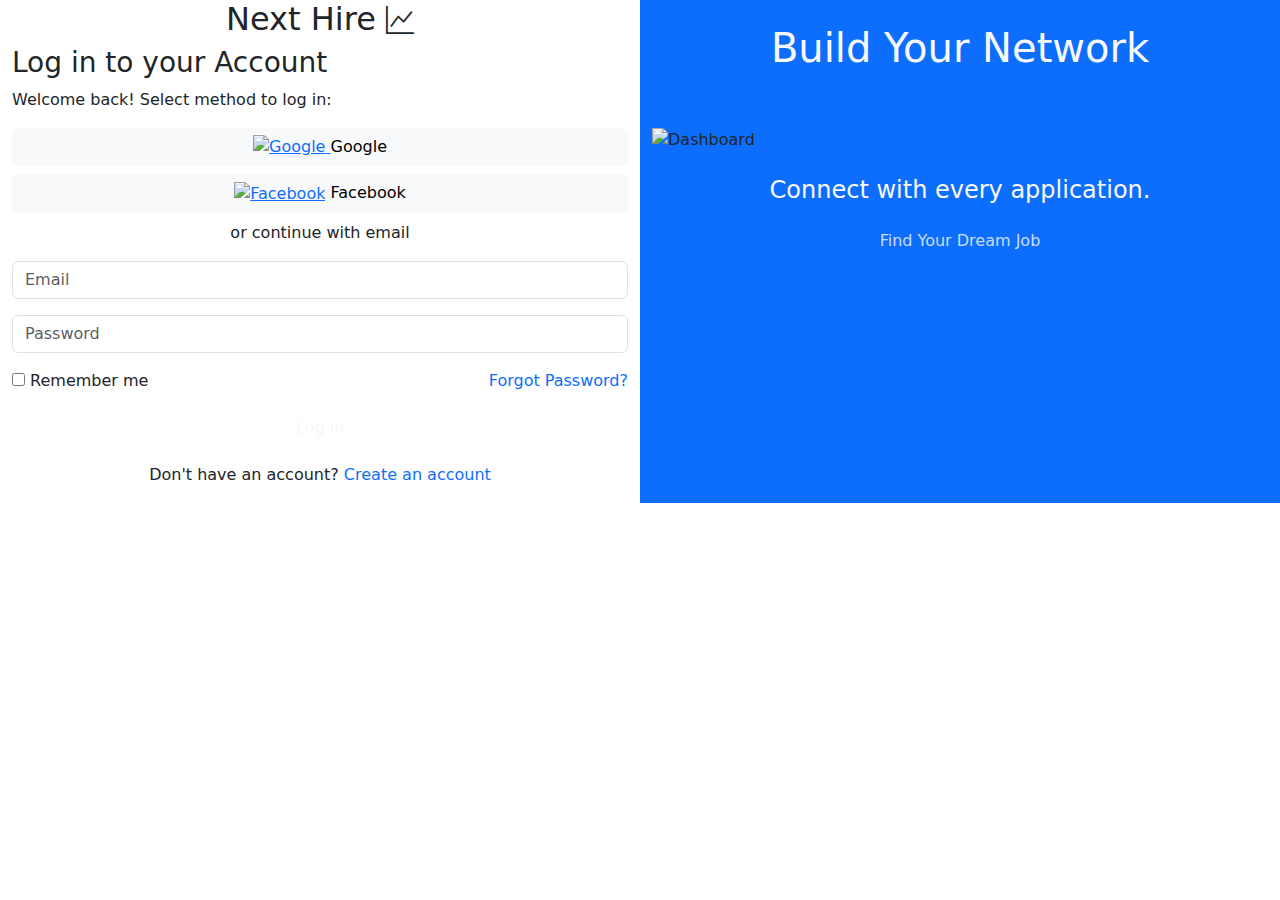
==== FrontEnd/Sample Login/index.html @ 098ed0ec "Create index.html" ====
<!DOCTYPE html>
<html lang="en">
  <head>
    <meta charset="UTF-8" />
    <meta name="viewport" content="width=device-width, initial-scale=1.0" />
    <title>Login Page</title>
    <link
      href="https://cdn.jsdelivr.net/npm/bootstrap@5.3.0/dist/css/bootstrap.min.css"
      rel="stylesheet"
    />
    <link
      rel="stylesheet"
      href="https://cdn.jsdelivr.net/npm/bootstrap-icons@1.11.3/font/bootstrap-icons.min.css"
    />
    <link
      href="https://cdn.jsdelivr.net/npm/bootstrap@5.3.3/dist/css/bootstrap.min.css"
      rel="stylesheet"
      integrity="sha384-QWTKZyjpPEjISv5WaRU9OFeRpok6YctnYmDr5pNlyT2bRjXh0JMhjY6hW+ALEwIH"
      crossorigin="anonymous"
    />

    <link
      rel="stylesheet"
      href="https://cdn.jsdelivr.net/npm/bootstrap-icons@1.11.3/font/bootstrap-icons.min.css"
    />

    <link
      rel="stylesheet"
      href="https://cdnjs.cloudflare.com/ajax/libs/bootstrap/5.3.3/css/bootstrap-grid.min.css"
      integrity="sha512-i1b/nzkVo97VN5WbEtaPebBG8REvjWeqNclJ6AItj7msdVcaveKrlIIByDpvjk5nwHjXkIqGZscVxOrTb9tsMA=="
      crossorigin="anonymous"
      referrerpolicy="no-referrer"
    />
    <link rel="stylesheet" href="style.css" />
  </head>
  <body>
    <div></div>
    <div class="container-fluid">
      <div class="row">
        <!-- Left side (Login Form) -->
        <div class="col-md-6 login-section">
          <div cla ss="login-box">
            <h2 class="brand-name text-center">
              Next Hire <i class="bi bi-graph-up fs-3"> </i>
            </h2>
            <h3 class="accountLogin">Log in to your Account</h3>
            <p>Welcome back! Select method to log in:</p>
            <div class="d-grid gap-2 flex-row flex-sm-rowgap-50">
              <button class="btn btn-outline-lg-primary btn-light">
                <a href=""
                  ><img
                    src="https://cdn-icons-png.flaticon.com/128/281/281764.png"
                    alt="Google"
                  />
                </a>
                Google
              </button>
              <button class="btn btn-outline-lg-primary btn-light">
                <a href=""
                  ><img
                    src="https://cdn-icons-png.flaticon.com/128/145/145802.png"
                    alt="Facebook"
                /></a>
                Facebook
              </button>
            </div>
            <p class="text-center mt-2">or continue with email</p>
            <form>
              <div class="mb-3">
                <input
                  id="email"
                  type="email"
                  class="form-control"
                  placeholder="Email"
                  aria-label="Email"
                  aria-describedby="addon-wrapping"
                />
              </div>
              <div class="mb-3">
                <input
                  id="password"
                  type="password"
                  class="form-control"
                  placeholder="Password"
                  aria-label="Password"
                  aria-describedby="addon-wrapping"
                />
              </div>
              <div class="d-flex justify-content-between">
                <div>
                  <input type="checkbox" id="remember" />
                  <label for="remember">Remember me</label>
                </div>
                <a href="#" class="text-decoration-none" id="forget-password"
                  >Forgot Password?</a
                >
              </div>
              <button type="submit" class="btn w-100 mt-3" id="login-btn">
                <a
                  class="nav-link text-light"
                  href="../Home-restyle/restyle.html"
                  id="loginForm"
                  >Log in</a
                >
              </button>
            </form>
            <p class="text-center mt-3">
              Don't have an account?
              <a
                href="../Landing page/index1.html"
                class="text-decoration-none"
                id="createAcc"
                >Create an account</a
              >
            </p>
          </div>
        </div>

        <!-- Right side (Illustration & Text) -->
        <div class="col-md-6 d-none d-md-block bg-primary" id="right-side">
          <h3 class="text-center text-light mt-4 fs-1">Build Your Network</h3>
          <div class="img-fluid">
            <img
              src="https://cdn.pixabay.com/photo/2017/10/17/10/05/job-2860035_1280.jpg"
              alt="Dashboard"
              class="img-stretch w-100 h-100 mt-5"
            />
            <h4 class="text-center text-light mt-4">
              Connect with every application.
            </h4>
            <p
              class="text-center text-light mt-4"
              style="--bs-text-opacity: 0.8"
            >
              Find Your Dream Job
            </p>
          </div>
        </div>
      </div>
    </div>
    <script src="script.js"></script>
  </body>
</html>
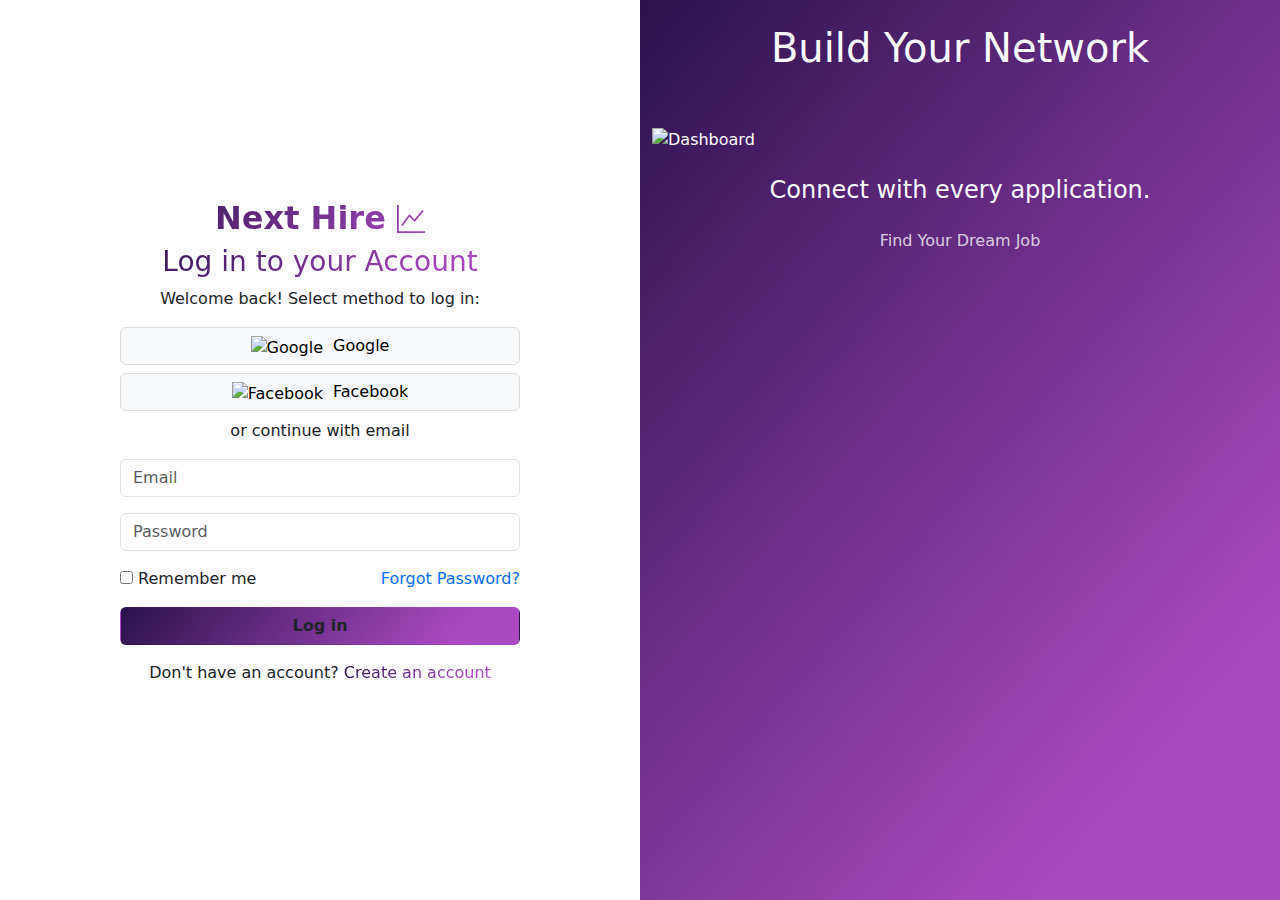
==== commit b825fadd: "Update index.html" ====
--- a/FrontEnd/Sample Login/index.html
+++ b/FrontEnd/Sample Login/index.html
@@ -12,68 +12,46 @@
       rel="stylesheet"
       href="https://cdn.jsdelivr.net/npm/bootstrap-icons@1.11.3/font/bootstrap-icons.min.css"
     />
-    <link
-      href="https://cdn.jsdelivr.net/npm/bootstrap@5.3.3/dist/css/bootstrap.min.css"
-      rel="stylesheet"
-      integrity="sha384-QWTKZyjpPEjISv5WaRU9OFeRpok6YctnYmDr5pNlyT2bRjXh0JMhjY6hW+ALEwIH"
-      crossorigin="anonymous"
-    />
-
-    <link
-      rel="stylesheet"
-      href="https://cdn.jsdelivr.net/npm/bootstrap-icons@1.11.3/font/bootstrap-icons.min.css"
-    />
-
-    <link
-      rel="stylesheet"
-      href="https://cdnjs.cloudflare.com/ajax/libs/bootstrap/5.3.3/css/bootstrap-grid.min.css"
-      integrity="sha512-i1b/nzkVo97VN5WbEtaPebBG8REvjWeqNclJ6AItj7msdVcaveKrlIIByDpvjk5nwHjXkIqGZscVxOrTb9tsMA=="
-      crossorigin="anonymous"
-      referrerpolicy="no-referrer"
-    />
     <link rel="stylesheet" href="style.css" />
   </head>
   <body>
-    <div></div>
     <div class="container-fluid">
       <div class="row">
         <!-- Left side (Login Form) -->
         <div class="col-md-6 login-section">
-          <div cla ss="login-box">
+          <div class="login-box">
             <h2 class="brand-name text-center">
-              Next Hire <i class="bi bi-graph-up fs-3"> </i>
+              Next Hire <i class="bi bi-graph-up fs-3"></i>
             </h2>
             <h3 class="accountLogin">Log in to your Account</h3>
             <p>Welcome back! Select method to log in:</p>
-            <div class="d-grid gap-2 flex-row flex-sm-rowgap-50">
-              <button class="btn btn-outline-lg-primary btn-light">
-                <a href=""
-                  ><img
-                    src="https://cdn-icons-png.flaticon.com/128/281/281764.png"
-                    alt="Google"
-                  />
-                </a>
+            <div class="d-grid gap-2">
+              <button class="btn btn-outline-lg-primary btn-light social-btn">
+                <img
+                  src="https://cdn-icons-png.flaticon.com/128/281/281764.png"
+                  alt="Google"
+                />
                 Google
               </button>
-              <button class="btn btn-outline-lg-primary btn-light">
-                <a href=""
-                  ><img
-                    src="https://cdn-icons-png.flaticon.com/128/145/145802.png"
-                    alt="Facebook"
-                /></a>
+              <button class="btn btn-outline-lg-primary btn-light social-btn">
+                <img
+                  src="https://cdn-icons-png.flaticon.com/128/145/145802.png"
+                  alt="Facebook"
+                />
                 Facebook
               </button>
             </div>
             <p class="text-center mt-2">or continue with email</p>
-            <form>
+
+            <!-- FIXED FORM STRUCTURE -->
+            <form id="loginForm">
               <div class="mb-3">
                 <input
                   id="email"
                   type="email"
                   class="form-control"
                   placeholder="Email"
-                  aria-label="Email"
-                  aria-describedby="addon-wrapping"
+                  required
                 />
               </div>
               <div class="mb-3">
@@ -82,8 +60,7 @@
                   type="password"
                   class="form-control"
                   placeholder="Password"
-                  aria-label="Password"
-                  aria-describedby="addon-wrapping"
+                  required
                 />
               </div>
               <div class="d-flex justify-content-between">
@@ -91,19 +68,21 @@
                   <input type="checkbox" id="remember" />
                   <label for="remember">Remember me</label>
                 </div>
-                <a href="#" class="text-decoration-none" id="forget-password"
-                  >Forgot Password?</a
-                >
+                <a href="#" class="text-decoration-none" id="forgot-password">
+                  Forgot Password?
+                </a>
               </div>
-              <button type="submit" class="btn w-100 mt-3" id="login-btn">
-                <a
-                  class="nav-link text-light"
-                  href="../Home-restyle/restyle.html"
-                  id="loginForm"
-                  >Log in</a
-                >
+
+              <!-- Corrected Login Button -->
+              <button
+                type="submit"
+                class="btn btn-outline-lg fw-bold w-100 mt-3"
+                id="login-btn"
+              >
+                Log in
               </button>
             </form>
+
             <p class="text-center mt-3">
               Don't have an account?
               <a
--- a/FrontEnd/Sample Login/style.css
+++ b/FrontEnd/Sample Login/style.css
@@ -0,0 +1,92 @@
+body {
+  background-color: #f8f9fa;
+  height: 100vh;
+  display: flex;
+  align-items: center;
+}
+
+.container-fluid {
+  height: 100%;
+}
+
+.login-section {
+  background-color: #ffffff;
+  display: flex;
+  justify-content: center;
+  align-items: center;
+  height: 100vh;
+}
+
+.login-box {
+  width: 80%;
+  max-width: 400px;
+  text-align: center;
+}
+
+.brand-name {
+  background: rgb(43, 18, 76);
+  background: linear-gradient(
+    131deg,
+    rgba(43, 18, 76, 1) 0%,
+    rgba(170, 73, 193, 1) 83%
+  );
+  -webkit-background-clip: text;
+  -webkit-text-fill-color: transparent;
+  font-weight: bold;
+}
+.accountLogin,
+#forget-password,
+#createAcc {
+  background: rgb(43, 18, 76);
+  background: linear-gradient(
+    131deg,
+    rgba(43, 18, 76, 1) 0%,
+    rgba(170, 73, 193, 1) 83%
+  );
+  -webkit-background-clip: text;
+  -webkit-text-fill-color: transparent;
+}
+
+#login-btn {
+  background: rgb(43, 18, 76);
+  background: linear-gradient(
+    131deg,
+    rgba(43, 18, 76, 1) 0%,
+    rgba(170, 73, 193, 1) 83%
+  );
+}
+.btn-light {
+  display: flex;
+  align-items: center;
+  justify-content: center;
+  gap: 10px;
+  border: 1px solid #ddd;
+}
+
+#right-side {
+  background: rgb(43, 18, 76);
+  background: linear-gradient(
+    131deg,
+    rgba(43, 18, 76, 1) 0%,
+    rgba(170, 73, 193, 1) 83%
+  );
+  color: #ffffff;
+  display: flex;
+  justify-content: center;
+  align-items: center;
+  height: 100vh;
+}
+
+.info-box {
+  text-align: center;
+  max-width: 400px;
+}
+
+.d-grid img {
+  height: 20px;
+}
+.info {
+  height: 100vh;
+  width: 100vw;
+  object-fit: cover;
+}
